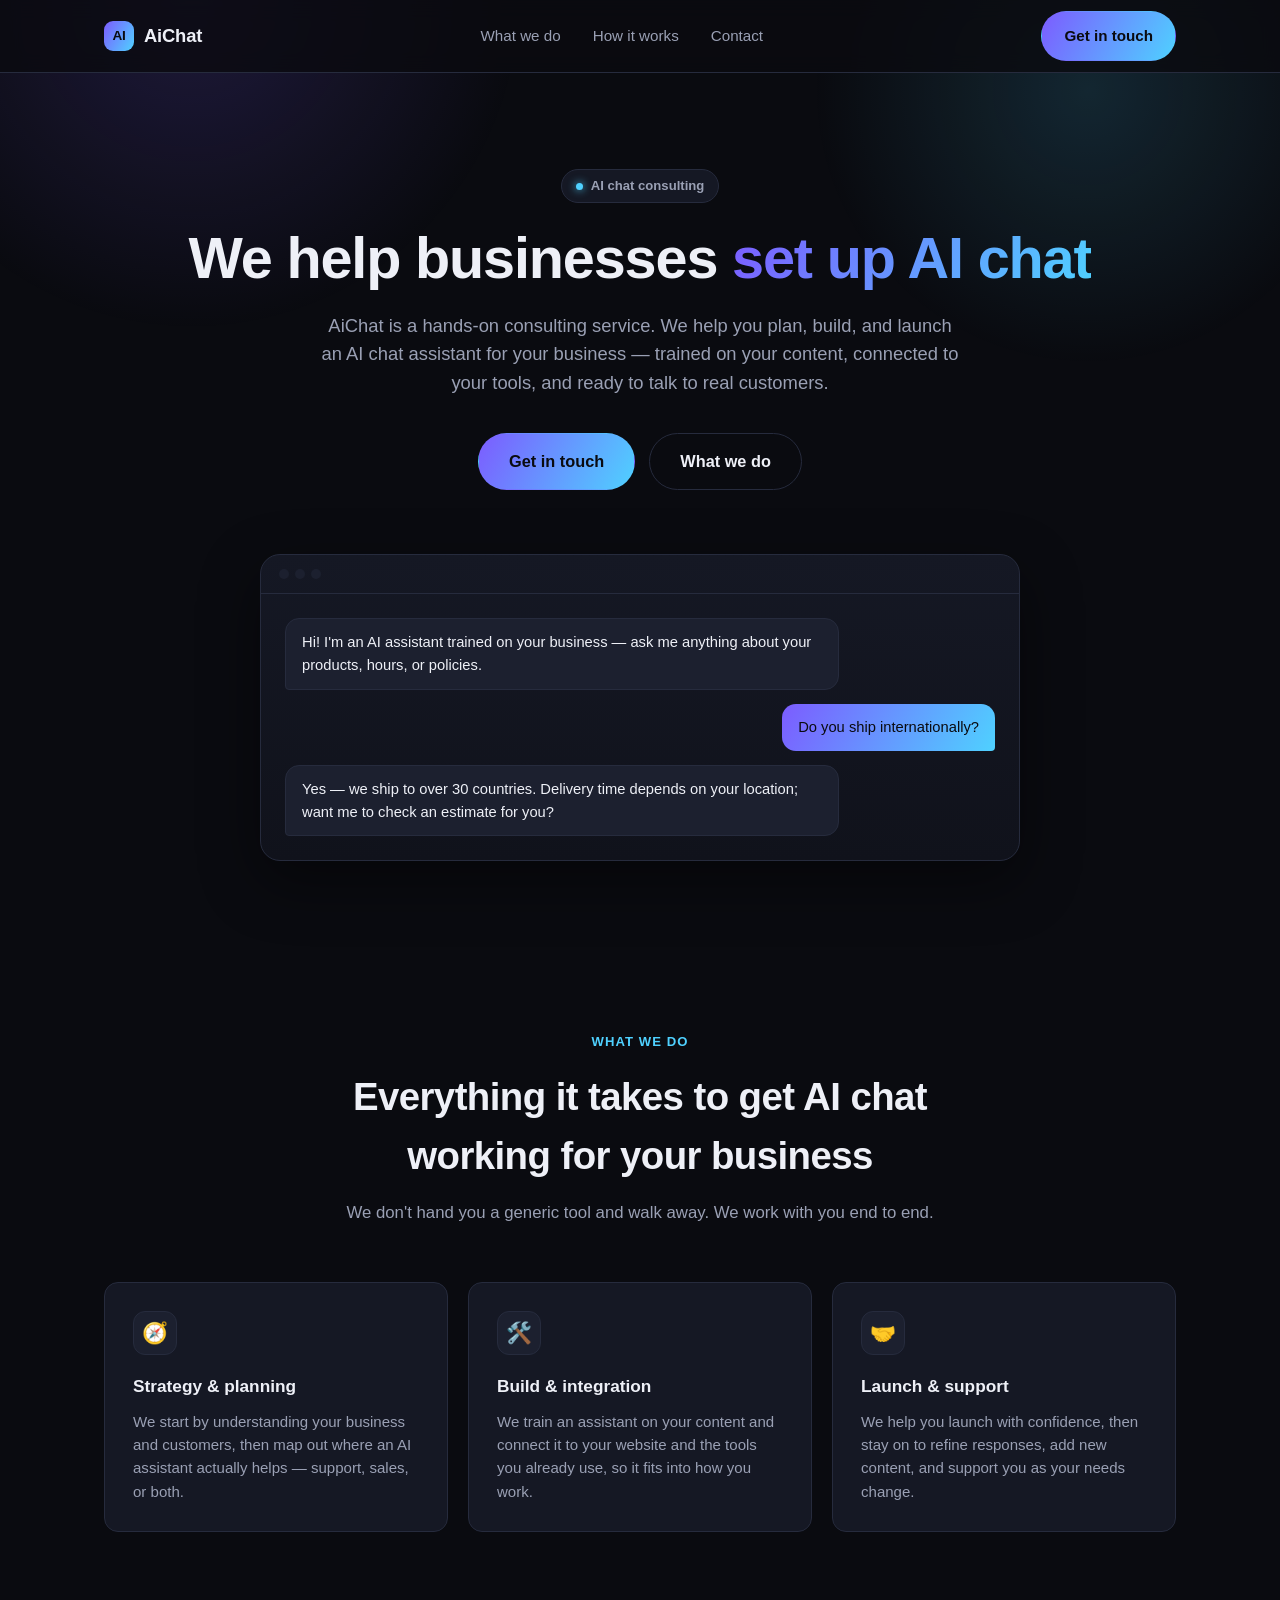
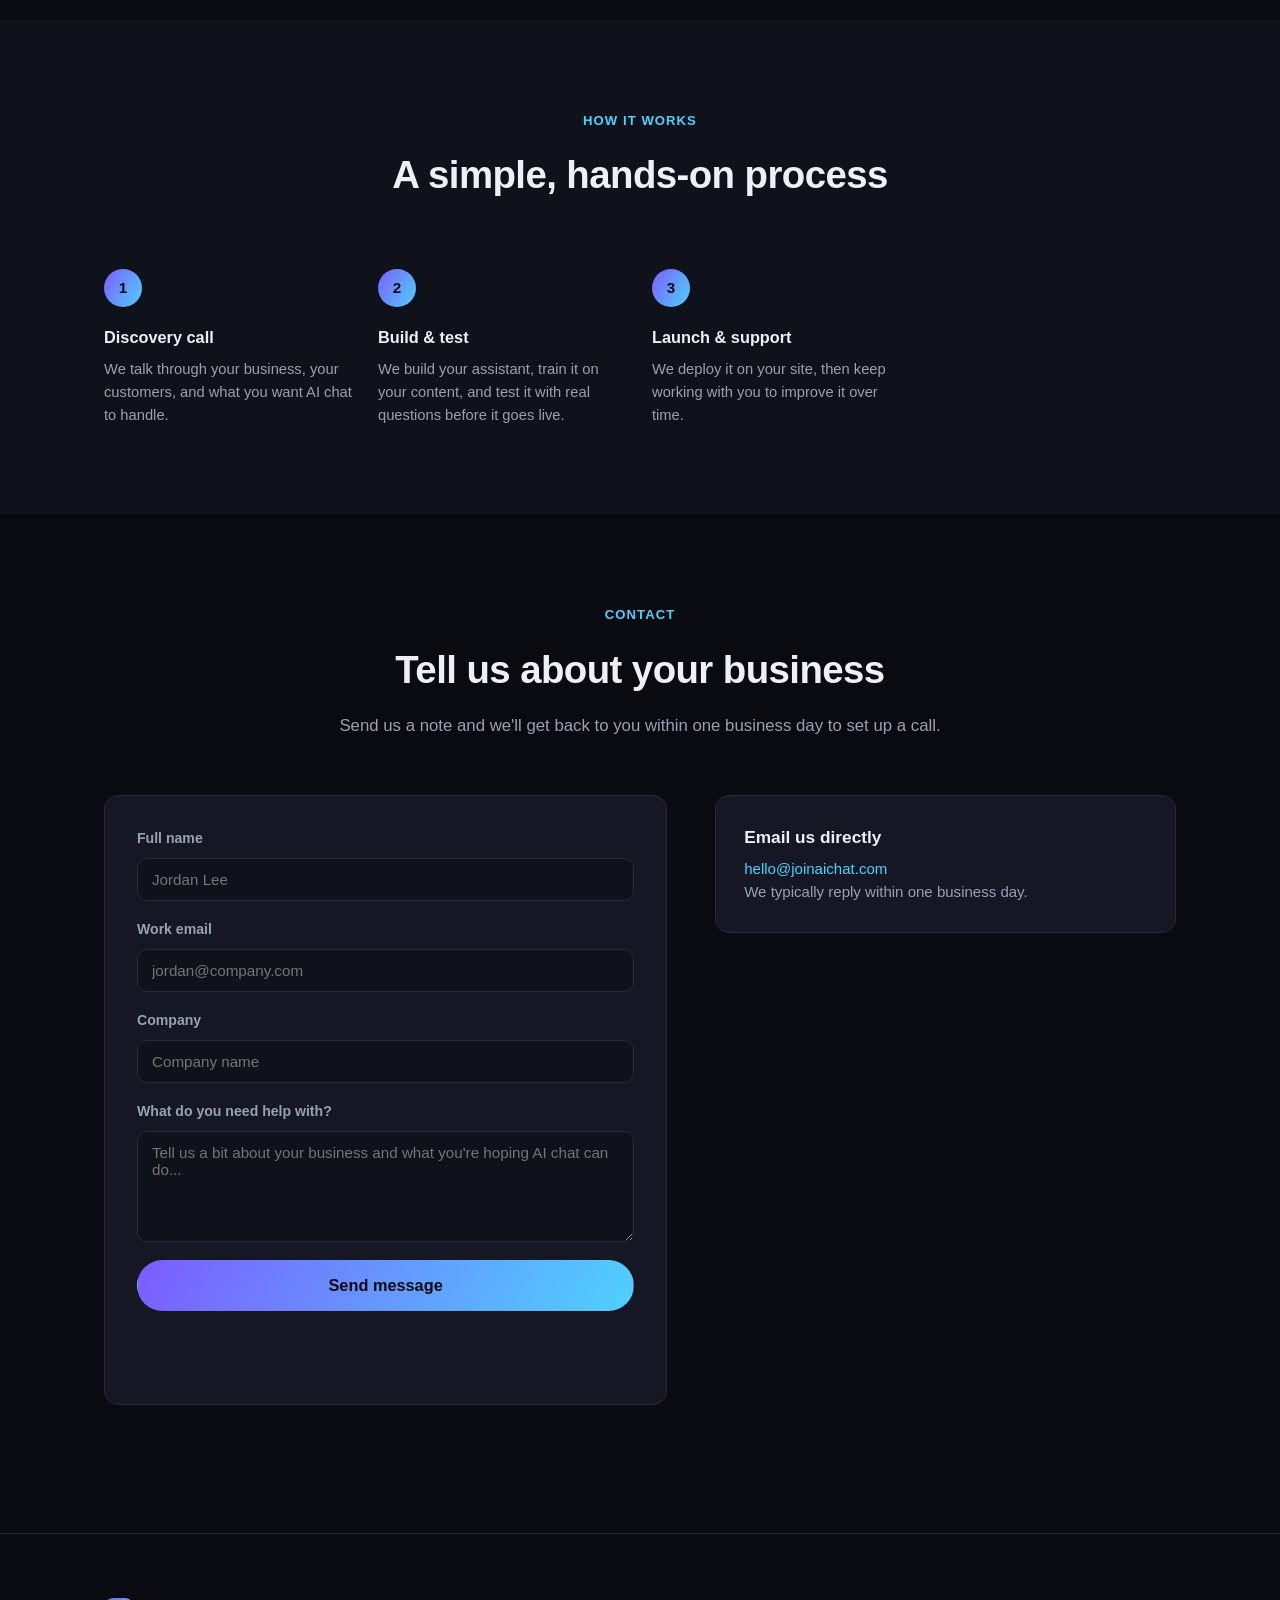
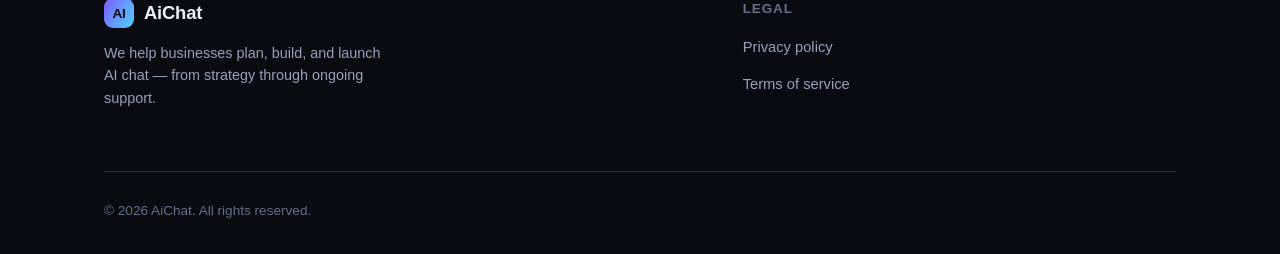
==== index.html @ 84f6c7f7 "Add initial static site: AI chat consulting landing page Single-page site pitching AiChat's consulti" ====
<!doctype html>
<html lang="en">
<head>
<meta charset="UTF-8" />
<meta name="viewport" content="width=device-width, initial-scale=1.0" />
<title>AiChat — We help businesses set up AI chat</title>
<meta name="description" content="AiChat is a consulting service that helps businesses plan, build, and launch an AI chat assistant — from strategy through implementation and support." />
<link rel="icon" href="data:image/svg+xml,<svg xmlns=%22http://www.w3.org/2000/svg%22 viewBox=%220 0 100 100%22><rect width=%22100%22 height=%22100%22 rx=%2224%22 fill=%22%237c5cff%22/></svg>" />
<link rel="stylesheet" href="css/style.css" />
</head>
<body>

<header class="site-header">
  <div class="wrap">
    <a href="index.html" class="logo">
      <span class="logo-mark">AI</span>
      AiChat
    </a>
    <nav class="main-nav">
      <a href="#what-we-do">What we do</a>
      <a href="#how-it-works">How it works</a>
      <a href="#contact">Contact</a>
    </nav>
    <div class="nav-actions">
      <a href="#contact" class="btn btn-primary">Get in touch</a>
    </div>
    <button class="nav-toggle" aria-label="Toggle menu" aria-expanded="false">☰</button>
  </div>
  <div class="mobile-nav">
    <a href="#what-we-do">What we do</a>
    <a href="#how-it-works">How it works</a>
    <a href="#contact">Contact</a>
    <a href="#contact" class="btn btn-primary btn-block">Get in touch</a>
  </div>
</header>

<main>

  <section class="hero">
    <div class="wrap">
      <span class="eyebrow"><span class="dot"></span> AI chat consulting</span>
      <h1>We help businesses <span class="grad">set up AI chat</span></h1>
      <p class="lede">AiChat is a hands-on consulting service. We help you plan, build, and launch an AI chat assistant for your business — trained on your content, connected to your tools, and ready to talk to real customers.</p>
      <div class="hero-actions">
        <a href="#contact" class="btn btn-primary btn-lg">Get in touch</a>
        <a href="#what-we-do" class="btn btn-ghost btn-lg">What we do</a>
      </div>

      <div class="hero-visual">
        <div class="chat-toolbar"><span></span><span></span><span></span></div>
        <div class="chat-body">
          <div class="bubble bot">Hi! I'm an AI assistant trained on your business — ask me anything about your products, hours, or policies.</div>
          <div class="bubble user">Do you ship internationally?</div>
          <div class="bubble bot">Yes — we ship to over 30 countries. Delivery time depends on your location; want me to check an estimate for you?</div>
        </div>
      </div>
    </div>
  </section>

  <section id="what-we-do">
    <div class="wrap">
      <div class="section-head">
        <span class="tag">What we do</span>
        <h2>Everything it takes to get AI chat working for your business</h2>
        <p>We don't hand you a generic tool and walk away. We work with you end to end.</p>
      </div>
      <div class="grid">
        <div class="card">
          <div class="card-icon">🧭</div>
          <h3>Strategy &amp; planning</h3>
          <p>We start by understanding your business and customers, then map out where an AI assistant actually helps — support, sales, or both.</p>
        </div>
        <div class="card">
          <div class="card-icon">🛠️</div>
          <h3>Build &amp; integration</h3>
          <p>We train an assistant on your content and connect it to your website and the tools you already use, so it fits into how you work.</p>
        </div>
        <div class="card">
          <div class="card-icon">🤝</div>
          <h3>Launch &amp; support</h3>
          <p>We help you launch with confidence, then stay on to refine responses, add new content, and support you as your needs change.</p>
        </div>
      </div>
    </div>
  </section>

  <section id="how-it-works" style="background: var(--bg-alt);">
    <div class="wrap">
      <div class="section-head">
        <span class="tag">How it works</span>
        <h2>A simple, hands-on process</h2>
      </div>
      <div class="steps">
        <div class="step">
          <div class="step-num">1</div>
          <h3>Discovery call</h3>
          <p>We talk through your business, your customers, and what you want AI chat to handle.</p>
        </div>
        <div class="step">
          <div class="step-num">2</div>
          <h3>Build &amp; test</h3>
          <p>We build your assistant, train it on your content, and test it with real questions before it goes live.</p>
        </div>
        <div class="step">
          <div class="step-num">3</div>
          <h3>Launch &amp; support</h3>
          <p>We deploy it on your site, then keep working with you to improve it over time.</p>
        </div>
      </div>
    </div>
  </section>

  <section id="contact">
    <div class="wrap">
      <div class="section-head">
        <span class="tag">Contact</span>
        <h2>Tell us about your business</h2>
        <p>Send us a note and we'll get back to you within one business day to set up a call.</p>
      </div>
      <div class="contact-grid">

        <form class="contact-form" id="contact-form">
          <div class="field">
            <label for="name">Full name</label>
            <input type="text" id="name" name="name" required placeholder="Jordan Lee" />
          </div>
          <div class="field">
            <label for="email">Work email</label>
            <input type="email" id="email" name="email" required placeholder="jordan@company.com" />
          </div>
          <div class="field">
            <label for="company">Company</label>
            <input type="text" id="company" name="company" placeholder="Company name" />
          </div>
          <div class="field">
            <label for="message">What do you need help with?</label>
            <textarea id="message" name="message" rows="5" required placeholder="Tell us a bit about your business and what you're hoping AI chat can do..."></textarea>
          </div>
          <button type="submit" class="btn btn-primary btn-block btn-lg">Send message</button>
          <p class="form-status hero-note" style="text-align:center; min-height: 1.2em;"></p>
        </form>

        <div class="contact-info">
          <div class="card">
            <h3>Email us directly</h3>
            <p><a href="mailto:hello@joinaichat.com">hello@joinaichat.com</a><br>We typically reply within one business day.</p>
          </div>
        </div>

      </div>
    </div>
  </section>

</main>

<footer class="site-footer">
  <div class="wrap">
    <div class="footer-grid" style="grid-template-columns: 1.4fr 1fr;">
      <div class="footer-brand">
        <a href="index.html" class="logo"><span class="logo-mark">AI</span>AiChat</a>
        <p>We help businesses plan, build, and launch AI chat — from strategy through ongoing support.</p>
      </div>
      <div class="footer-col">
        <h4>Legal</h4>
        <ul>
          <li><a href="privacy.html">Privacy policy</a></li>
          <li><a href="terms.html">Terms of service</a></li>
        </ul>
      </div>
    </div>
    <div class="footer-bottom">
      <span>© <span id="year">2026</span> AiChat. All rights reserved.</span>
    </div>
  </div>
</footer>

<script src="js/main.js"></script>
</body>
</html>
---- css/style.css ----
/* AiChat — joinaichat.com */

:root {
  --bg: #0a0b10;
  --bg-alt: #10121b;
  --surface: #151824;
  --surface-2: #1c202f;
  --border: #262b3d;
  --text: #eef0f7;
  --text-dim: #9aa0b4;
  --text-faint: #676d84;
  --accent-1: #7c5cff;
  --accent-2: #4fd1ff;
  --accent-3: #ff5ca8;
  --gradient: linear-gradient(120deg, var(--accent-1), var(--accent-2));
  --radius: 14px;
  --max-width: 1120px;
  --shadow: 0 20px 60px rgba(0, 0, 0, 0.45);
}

* {
  box-sizing: border-box;
}

html {
  scroll-behavior: smooth;
}

body {
  margin: 0;
  background: var(--bg);
  color: var(--text);
  font-family: -apple-system, BlinkMacSystemFont, "Segoe UI", Inter, Roboto, Helvetica, Arial, sans-serif;
  line-height: 1.55;
  -webkit-font-smoothing: antialiased;
}

body::before {
  content: "";
  position: fixed;
  inset: 0;
  z-index: -1;
  background:
    radial-gradient(600px circle at 15% 0%, rgba(124, 92, 255, 0.18), transparent 55%),
    radial-gradient(500px circle at 85% 10%, rgba(79, 209, 255, 0.14), transparent 55%);
  pointer-events: none;
}

img {
  max-width: 100%;
  display: block;
}

a {
  color: inherit;
  text-decoration: none;
}

.wrap {
  max-width: var(--max-width);
  margin: 0 auto;
  padding: 0 24px;
}

/* ---------- Header ---------- */

.site-header {
  position: sticky;
  top: 0;
  z-index: 50;
  background: rgba(10, 11, 16, 0.8);
  backdrop-filter: blur(10px);
  border-bottom: 1px solid var(--border);
}

.site-header .wrap {
  display: flex;
  align-items: center;
  justify-content: space-between;
  height: 72px;
}

.logo {
  display: flex;
  align-items: center;
  gap: 10px;
  font-weight: 700;
  font-size: 1.15rem;
  letter-spacing: -0.01em;
}

.logo-mark {
  width: 30px;
  height: 30px;
  border-radius: 9px;
  background: var(--gradient);
  display: inline-flex;
  align-items: center;
  justify-content: center;
  font-size: 0.85rem;
  color: #0a0b10;
  font-weight: 800;
}

.main-nav {
  display: flex;
  align-items: center;
  gap: 32px;
}

.main-nav a {
  color: var(--text-dim);
  font-size: 0.95rem;
  font-weight: 500;
  transition: color 0.15s ease;
}

.main-nav a:hover,
.main-nav a[aria-current="page"] {
  color: var(--text);
}

.nav-actions {
  display: flex;
  align-items: center;
  gap: 14px;
}

.nav-toggle {
  display: none;
  background: none;
  border: 1px solid var(--border);
  border-radius: 8px;
  width: 40px;
  height: 40px;
  color: var(--text);
  font-size: 1.1rem;
  cursor: pointer;
}

/* ---------- Buttons ---------- */

.btn {
  display: inline-flex;
  align-items: center;
  justify-content: center;
  gap: 8px;
  padding: 12px 22px;
  border-radius: 999px;
  font-weight: 600;
  font-size: 0.95rem;
  border: 1px solid transparent;
  cursor: pointer;
  transition: transform 0.15s ease, box-shadow 0.15s ease, background 0.15s ease, border-color 0.15s ease;
  white-space: nowrap;
}

.btn-primary {
  background: var(--gradient);
  color: #0a0b10;
}

.btn-primary:hover {
  transform: translateY(-1px);
  box-shadow: 0 10px 30px rgba(124, 92, 255, 0.35);
}

.btn-ghost {
  background: transparent;
  color: var(--text);
  border-color: var(--border);
}

.btn-ghost:hover {
  border-color: var(--accent-2);
  color: var(--accent-2);
}

.btn-block {
  width: 100%;
}

.btn-lg {
  padding: 15px 30px;
  font-size: 1.02rem;
}

/* ---------- Hero ---------- */

.hero {
  padding: 96px 0 80px;
  text-align: center;
}

.eyebrow {
  display: inline-flex;
  align-items: center;
  gap: 8px;
  padding: 6px 14px;
  border-radius: 999px;
  border: 1px solid var(--border);
  background: var(--surface);
  color: var(--text-dim);
  font-size: 0.82rem;
  font-weight: 600;
  margin-bottom: 24px;
}

.eyebrow .dot {
  width: 7px;
  height: 7px;
  border-radius: 50%;
  background: var(--accent-2);
  box-shadow: 0 0 8px var(--accent-2);
}

h1 {
  font-size: clamp(2.3rem, 5vw, 3.6rem);
  line-height: 1.08;
  letter-spacing: -0.02em;
  margin: 0 0 22px;
  font-weight: 700;
}

h1 .grad {
  background: var(--gradient);
  -webkit-background-clip: text;
  background-clip: text;
  color: transparent;
}

.lede {
  max-width: 640px;
  margin: 0 auto 36px;
  font-size: 1.15rem;
  color: var(--text-dim);
}

.hero-actions {
  display: flex;
  align-items: center;
  justify-content: center;
  gap: 14px;
  flex-wrap: wrap;
  margin-bottom: 20px;
}

.hero-note {
  color: var(--text-faint);
  font-size: 0.85rem;
}

/* Hero visual mock */

.hero-visual {
  margin: 64px auto 0;
  max-width: 760px;
  border-radius: 20px;
  border: 1px solid var(--border);
  background: linear-gradient(180deg, var(--surface), var(--bg-alt));
  box-shadow: var(--shadow);
  overflow: hidden;
  text-align: left;
}

.hero-visual .chat-toolbar {
  display: flex;
  gap: 6px;
  padding: 14px 18px;
  border-bottom: 1px solid var(--border);
}

.hero-visual .chat-toolbar span {
  width: 10px;
  height: 10px;
  border-radius: 50%;
  background: var(--surface-2);
}

.hero-visual .chat-body {
  padding: 24px;
  display: flex;
  flex-direction: column;
  gap: 14px;
}

.bubble {
  max-width: 78%;
  padding: 12px 16px;
  border-radius: 14px;
  font-size: 0.92rem;
}

.bubble.bot {
  background: var(--surface-2);
  border: 1px solid var(--border);
  align-self: flex-start;
  border-bottom-left-radius: 4px;
}

.bubble.user {
  background: var(--gradient);
  color: #0a0b10;
  align-self: flex-end;
  border-bottom-right-radius: 4px;
  font-weight: 500;
}

/* ---------- Sections ---------- */

section {
  padding: 88px 0;
}

.section-head {
  max-width: 620px;
  margin: 0 auto 56px;
  text-align: center;
}

.section-head h2 {
  font-size: clamp(1.8rem, 3.5vw, 2.4rem);
  letter-spacing: -0.015em;
  margin: 0 0 14px;
}

.section-head p {
  color: var(--text-dim);
  font-size: 1.05rem;
  margin: 0;
}

.tag {
  display: inline-block;
  color: var(--accent-2);
  font-weight: 700;
  font-size: 0.82rem;
  text-transform: uppercase;
  letter-spacing: 0.08em;
  margin-bottom: 14px;
}

/* ---------- Feature grid ---------- */

.grid {
  display: grid;
  grid-template-columns: repeat(3, 1fr);
  gap: 20px;
}

.card {
  background: var(--surface);
  border: 1px solid var(--border);
  border-radius: var(--radius);
  padding: 28px;
  transition: border-color 0.15s ease, transform 0.15s ease;
}

.card:hover {
  border-color: #38405c;
  transform: translateY(-2px);
}

.card-icon {
  width: 44px;
  height: 44px;
  border-radius: 12px;
  display: flex;
  align-items: center;
  justify-content: center;
  font-size: 1.3rem;
  background: var(--surface-2);
  border: 1px solid var(--border);
  margin-bottom: 18px;
}

.card h3 {
  font-size: 1.08rem;
  margin: 0 0 10px;
}

.card p {
  color: var(--text-dim);
  font-size: 0.94rem;
  margin: 0;
}

/* ---------- Steps ---------- */

.steps {
  display: grid;
  grid-template-columns: repeat(4, 1fr);
  gap: 24px;
}

.step {
  position: relative;
  padding-top: 8px;
}

.step-num {
  display: inline-flex;
  align-items: center;
  justify-content: center;
  width: 38px;
  height: 38px;
  border-radius: 50%;
  background: var(--gradient);
  color: #0a0b10;
  font-weight: 800;
  margin-bottom: 18px;
  font-size: 0.95rem;
}

.step h3 {
  font-size: 1.02rem;
  margin: 0 0 8px;
}

.step p {
  color: var(--text-dim);
  font-size: 0.92rem;
  margin: 0;
}

/* ---------- Contact ---------- */

.contact-grid {
  display: grid;
  grid-template-columns: 1.1fr 0.9fr;
  gap: 48px;
  align-items: start;
}

.contact-form {
  background: var(--surface);
  border: 1px solid var(--border);
  border-radius: var(--radius);
  padding: 32px;
  display: flex;
  flex-direction: column;
  gap: 18px;
}

.field {
  display: flex;
  flex-direction: column;
  gap: 8px;
}

.field label {
  font-size: 0.88rem;
  font-weight: 600;
  color: var(--text-dim);
}

.field input,
.field textarea,
.field select {
  background: var(--bg-alt);
  border: 1px solid var(--border);
  border-radius: 10px;
  padding: 12px 14px;
  color: var(--text);
  font-size: 0.95rem;
  font-family: inherit;
  resize: vertical;
}

.field input:focus,
.field textarea:focus,
.field select:focus {
  outline: none;
  border-color: var(--accent-2);
}

.contact-info {
  display: flex;
  flex-direction: column;
  gap: 24px;
}

.contact-info .card h3 {
  margin: 0 0 6px;
}

.contact-info .card p {
  margin: 0;
}

.contact-info a {
  color: var(--accent-2);
}

/* ---------- Footer ---------- */

.site-footer {
  border-top: 1px solid var(--border);
  padding: 64px 0 32px;
  margin-top: 40px;
}

.footer-grid {
  display: grid;
  grid-template-columns: 1.4fr repeat(3, 1fr);
  gap: 32px;
  margin-bottom: 48px;
}

.footer-brand p {
  color: var(--text-dim);
  font-size: 0.9rem;
  max-width: 280px;
  margin-top: 14px;
}

.footer-col h4 {
  font-size: 0.85rem;
  text-transform: uppercase;
  letter-spacing: 0.06em;
  color: var(--text-faint);
  margin: 0 0 16px;
}

.footer-col ul {
  list-style: none;
  margin: 0;
  padding: 0;
  display: flex;
  flex-direction: column;
  gap: 12px;
}

.footer-col a {
  color: var(--text-dim);
  font-size: 0.92rem;
  transition: color 0.15s ease;
}

.footer-col a:hover {
  color: var(--text);
}

.footer-bottom {
  display: flex;
  align-items: center;
  justify-content: space-between;
  padding-top: 28px;
  border-top: 1px solid var(--border);
  color: var(--text-faint);
  font-size: 0.85rem;
  flex-wrap: wrap;
  gap: 12px;
}

.footer-socials {
  display: flex;
  gap: 16px;
}

/* ---------- 404 ---------- */

.error-page {
  padding: 140px 0;
  text-align: center;
}

.error-page .code {
  font-size: 6rem;
  font-weight: 800;
  background: var(--gradient);
  -webkit-background-clip: text;
  background-clip: text;
  color: transparent;
  line-height: 1;
  margin-bottom: 16px;
}

/* ---------- Responsive ---------- */

@media (max-width: 900px) {
  .main-nav,
  .nav-actions .btn-ghost {
    display: none;
  }

  .nav-toggle {
    display: inline-flex;
    align-items: center;
    justify-content: center;
  }

  .grid,
  .steps,
  .footer-grid {
    grid-template-columns: repeat(2, 1fr);
  }

  .contact-grid {
    grid-template-columns: 1fr;
  }
}

@media (max-width: 560px) {
  .grid,
  .steps,
  .footer-grid {
    grid-template-columns: 1fr;
  }

  .hero {
    padding: 64px 0 56px;
  }

  section {
    padding: 64px 0;
  }
}

/* ---------- Mobile nav drawer ---------- */

.mobile-nav {
  display: none;
  position: fixed;
  top: 72px;
  left: 0;
  right: 0;
  height: calc(100vh - 72px);
  background: var(--bg);
  z-index: 40;
  padding: 24px;
  border-top: 1px solid var(--border);
  overflow-y: auto;
}

.mobile-nav.open {
  display: flex;
  flex-direction: column;
  gap: 22px;
}

.mobile-nav a {
  font-size: 1.1rem;
  font-weight: 600;
  color: var(--text);
}

.mobile-nav .btn {
  margin-top: 12px;
}
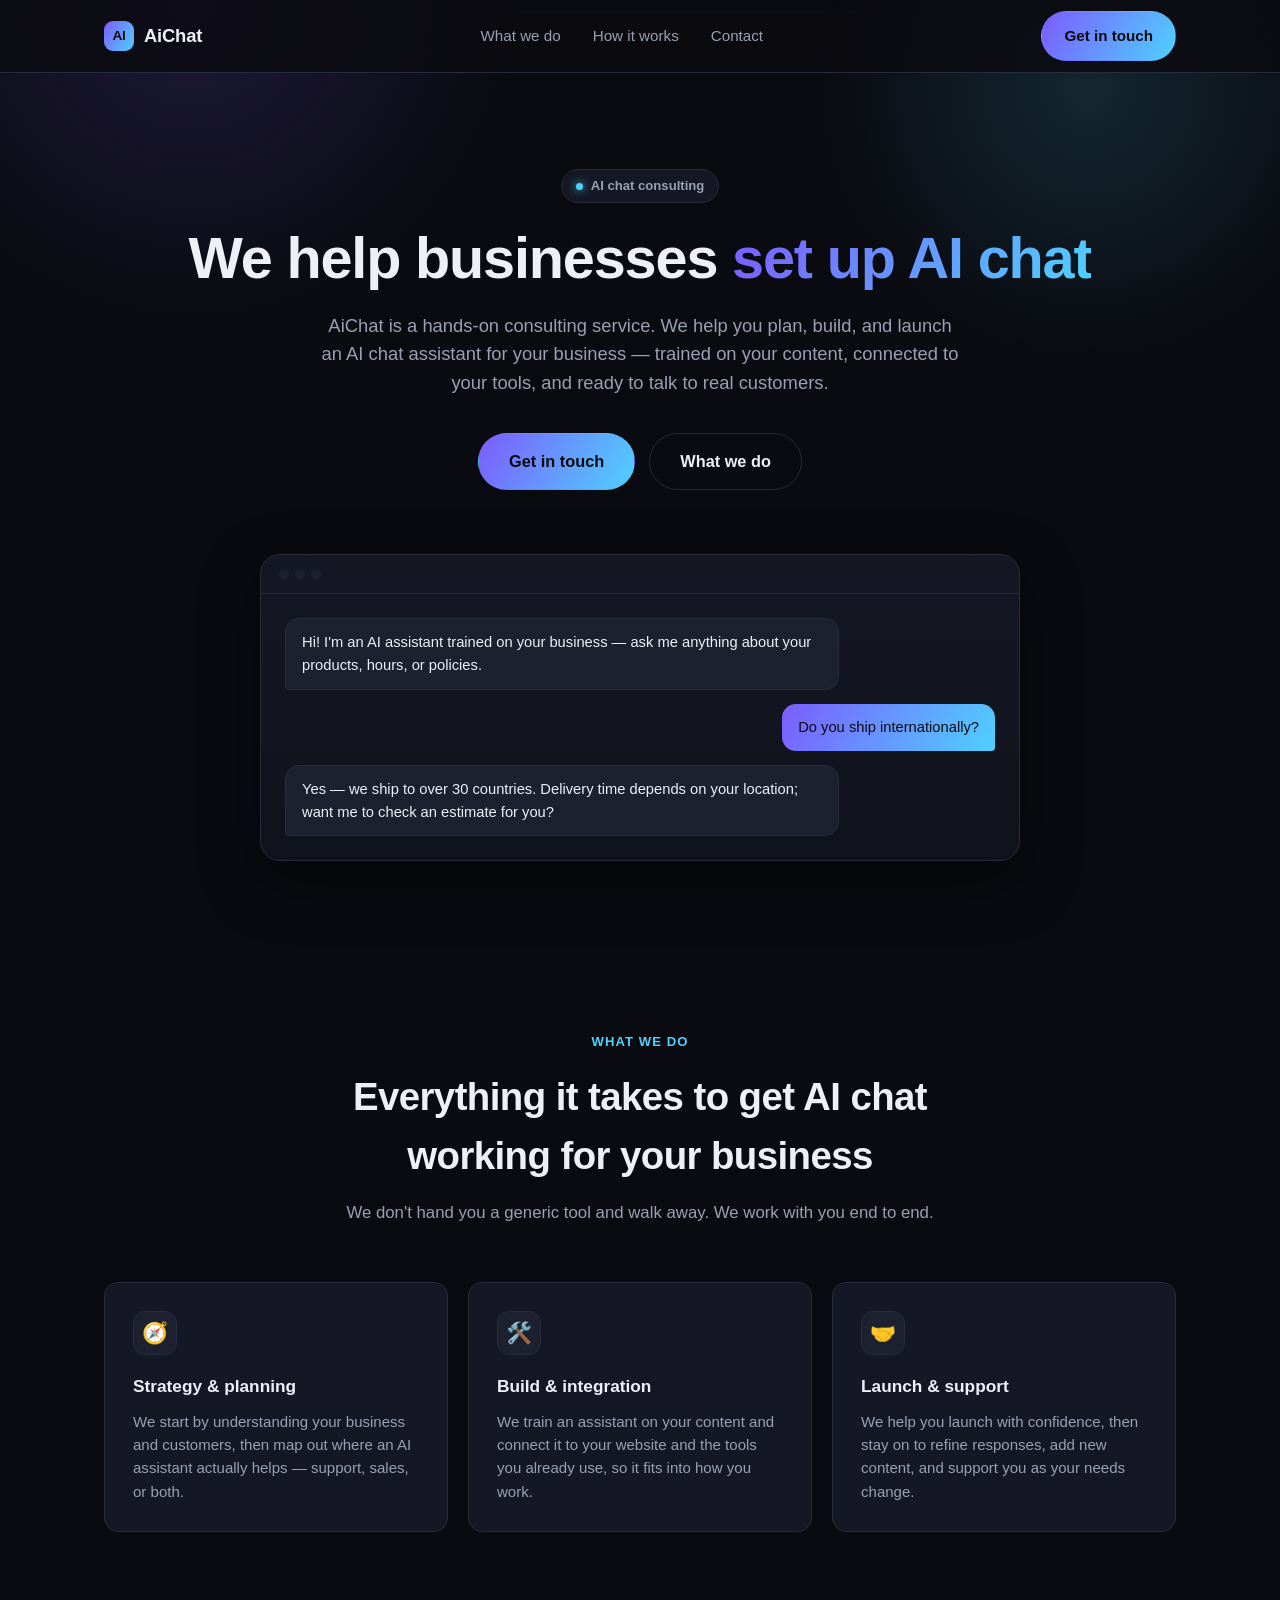
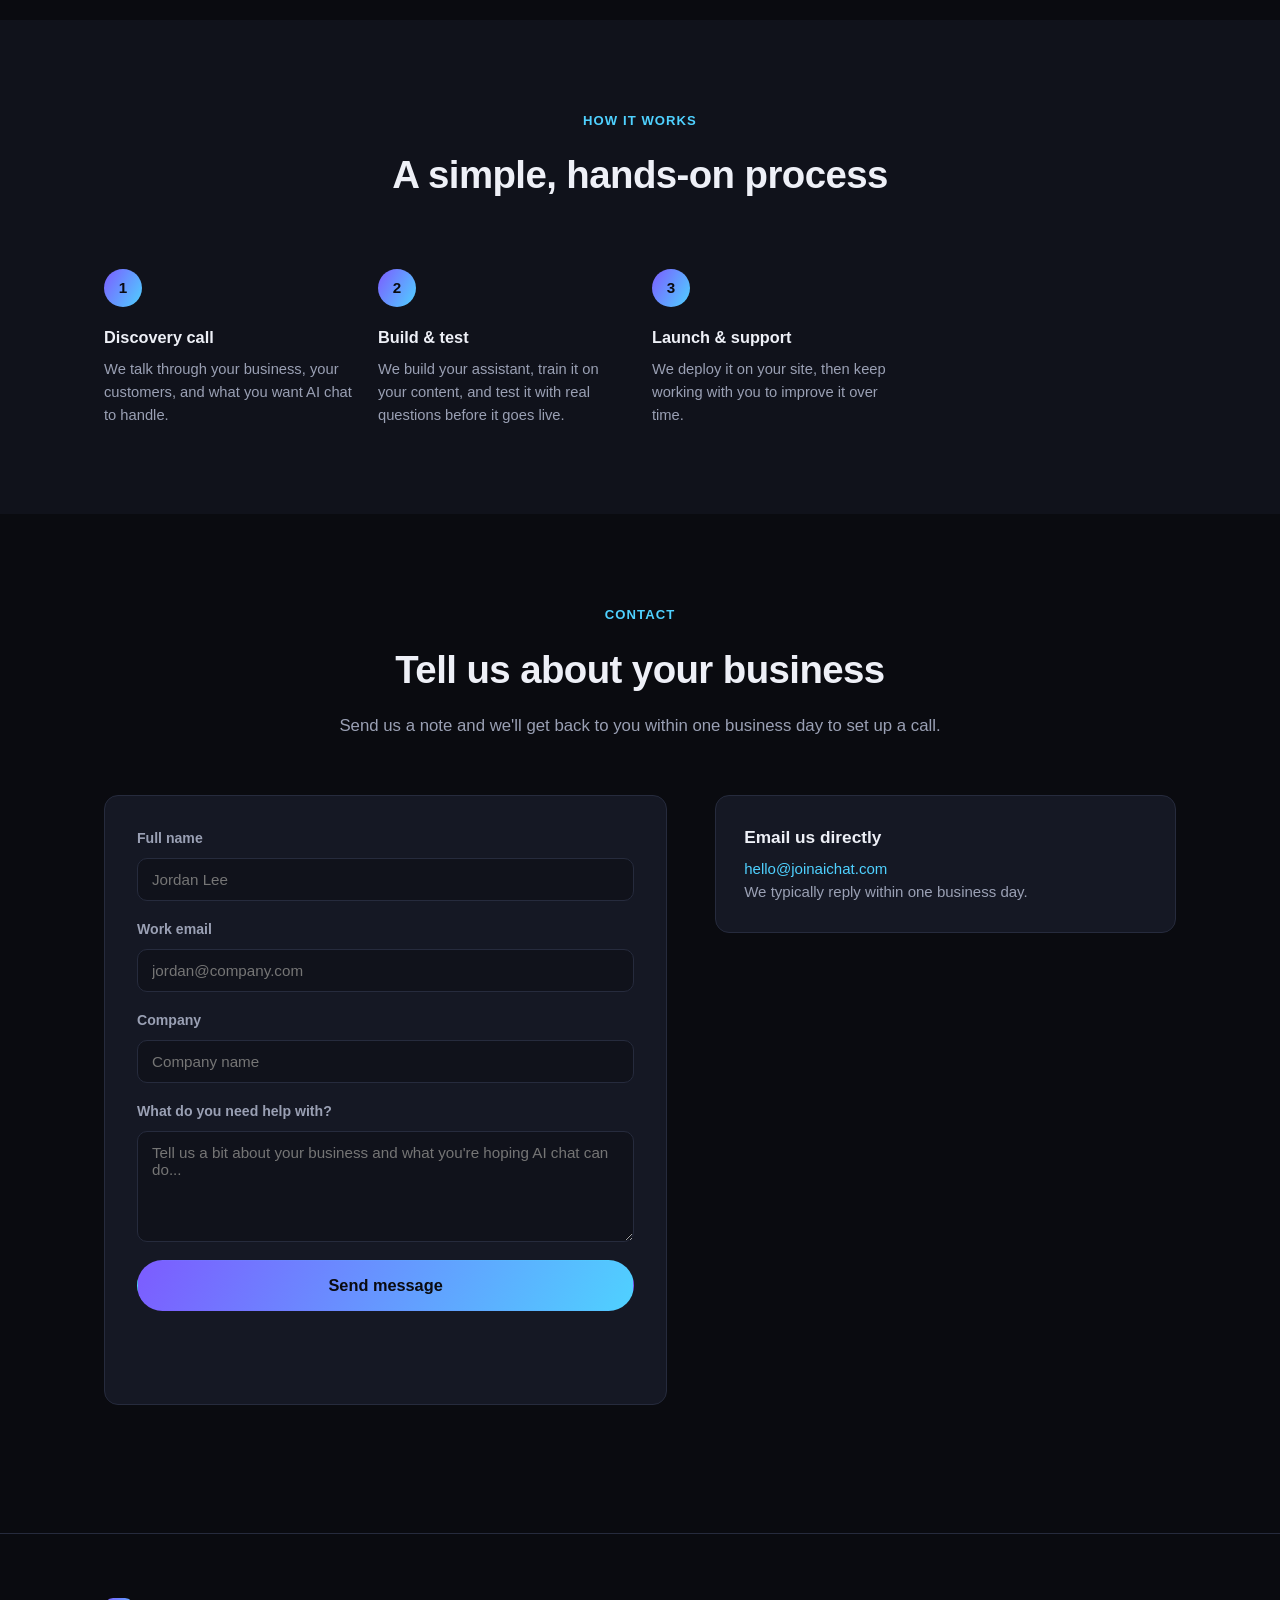
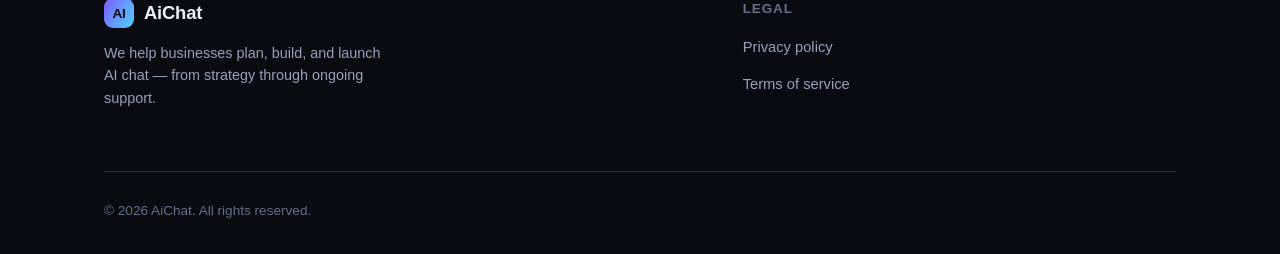
==== commit 677230b2: "Add SEO metadata, canonical URLs, robots.txt and sitemap.xml Adds Open Graph/Twitter card tags, JSON" ====
--- a/index.html
+++ b/index.html
@@ -5,6 +5,30 @@
 <meta name="viewport" content="width=device-width, initial-scale=1.0" />
 <title>AiChat — We help businesses set up AI chat</title>
 <meta name="description" content="AiChat is a consulting service that helps businesses plan, build, and launch an AI chat assistant — from strategy through implementation and support." />
+<link rel="canonical" href="https://joinaichat.com/" />
+<meta name="theme-color" content="#0a0b10" />
+
+<meta property="og:type" content="website" />
+<meta property="og:site_name" content="AiChat" />
+<meta property="og:title" content="AiChat — We help businesses set up AI chat" />
+<meta property="og:description" content="A hands-on consulting service that helps businesses plan, build, and launch an AI chat assistant — from strategy through implementation and support." />
+<meta property="og:url" content="https://joinaichat.com/" />
+<meta name="twitter:card" content="summary" />
+<meta name="twitter:title" content="AiChat — We help businesses set up AI chat" />
+<meta name="twitter:description" content="A hands-on consulting service that helps businesses plan, build, and launch an AI chat assistant." />
+
+<script type="application/ld+json">
+{
+  "@context": "https://schema.org",
+  "@type": "ProfessionalService",
+  "name": "AiChat",
+  "url": "https://joinaichat.com/",
+  "description": "AiChat is a consulting service that helps businesses plan, build, and launch an AI chat assistant — from strategy through implementation and support.",
+  "email": "hello@joinaichat.com",
+  "areaServed": "US"
+}
+</script>
+
 <link rel="icon" href="data:image/svg+xml,<svg xmlns=%22http://www.w3.org/2000/svg%22 viewBox=%220 0 100 100%22><rect width=%22100%22 height=%22100%22 rx=%2224%22 fill=%22%237c5cff%22/></svg>" />
 <link rel="stylesheet" href="css/style.css" />
 </head>
@@ -119,7 +143,10 @@
       </div>
       <div class="contact-grid">
 
-        <form class="contact-form" id="contact-form">
+        <form class="contact-form" id="contact-form" action="https://formsubmit.co/hello@joinaichat.com" method="POST">
+          <input type="hidden" name="_subject" value="New inquiry from joinaichat.com" />
+          <input type="hidden" name="_template" value="table" />
+          <input type="hidden" name="_honey" style="display:none" tabindex="-1" autocomplete="off" />
           <div class="field">
             <label for="name">Full name</label>
             <input type="text" id="name" name="name" required placeholder="Jordan Lee" />
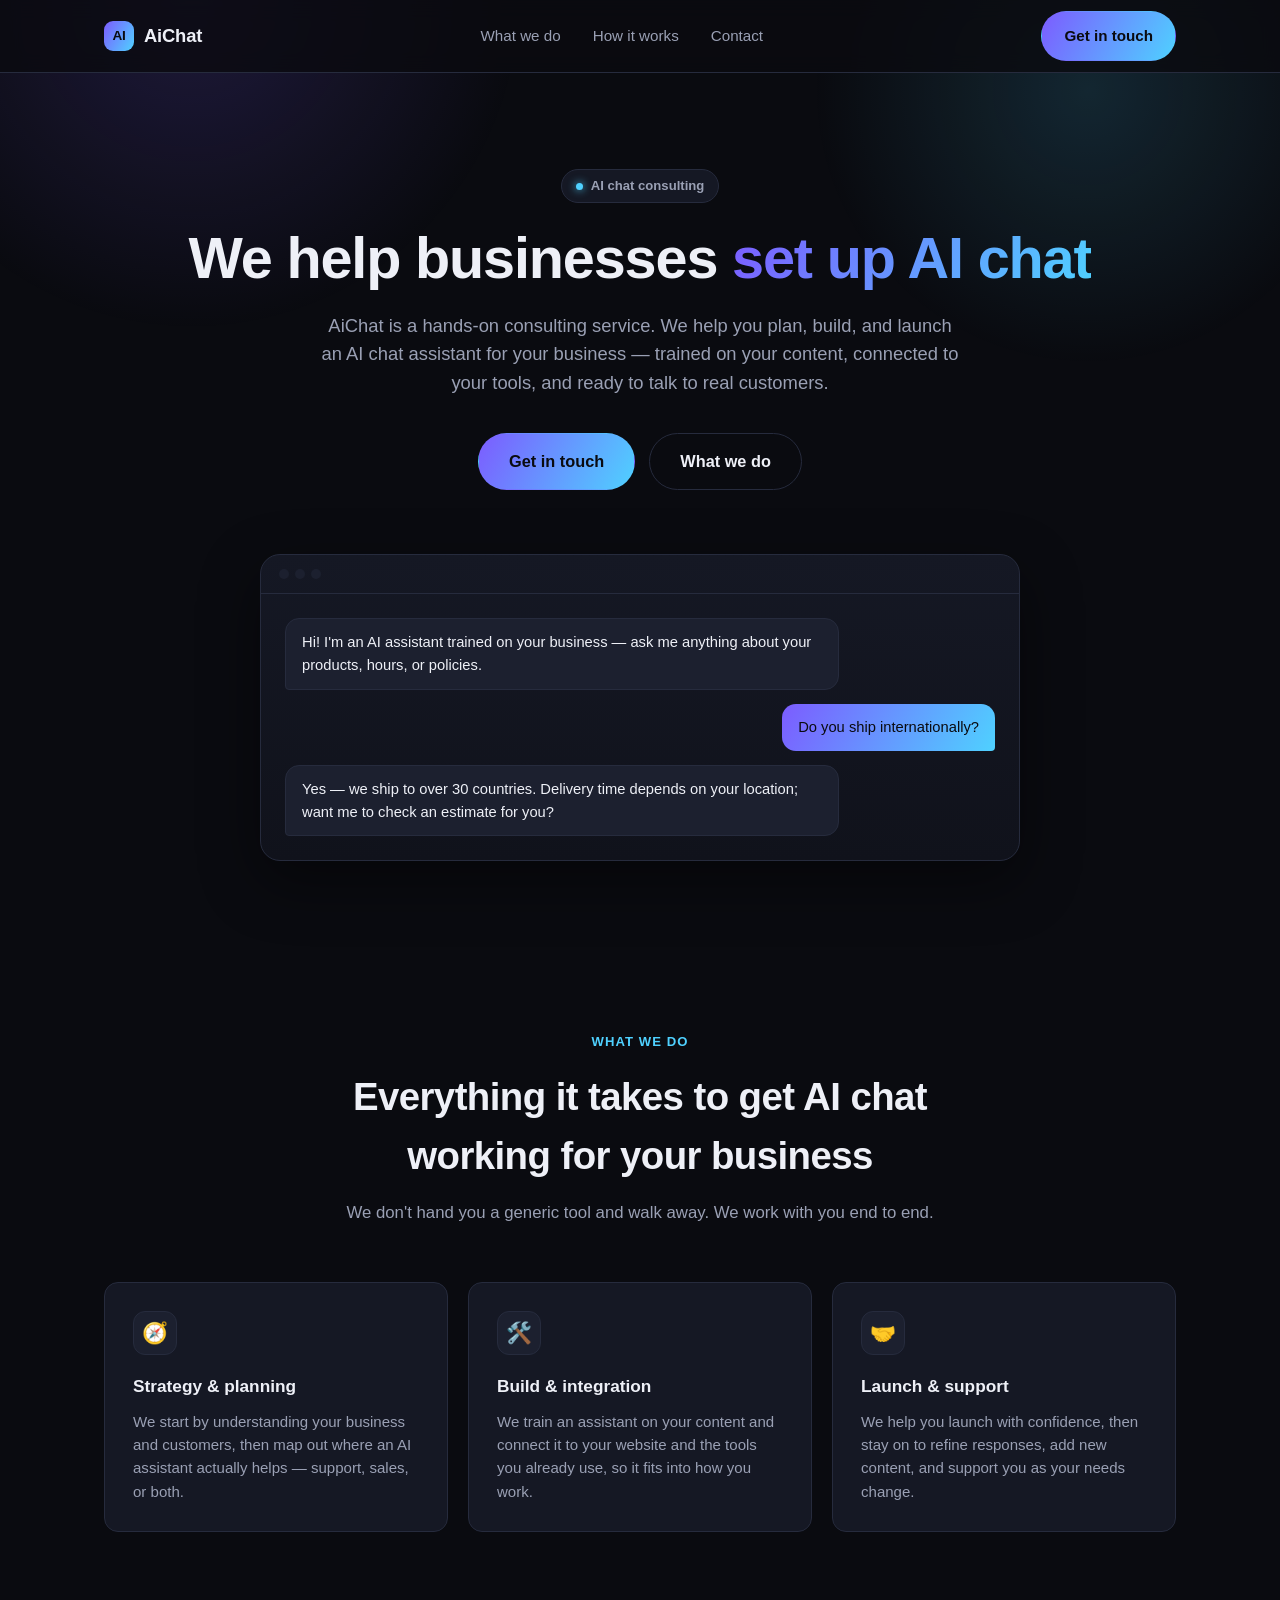
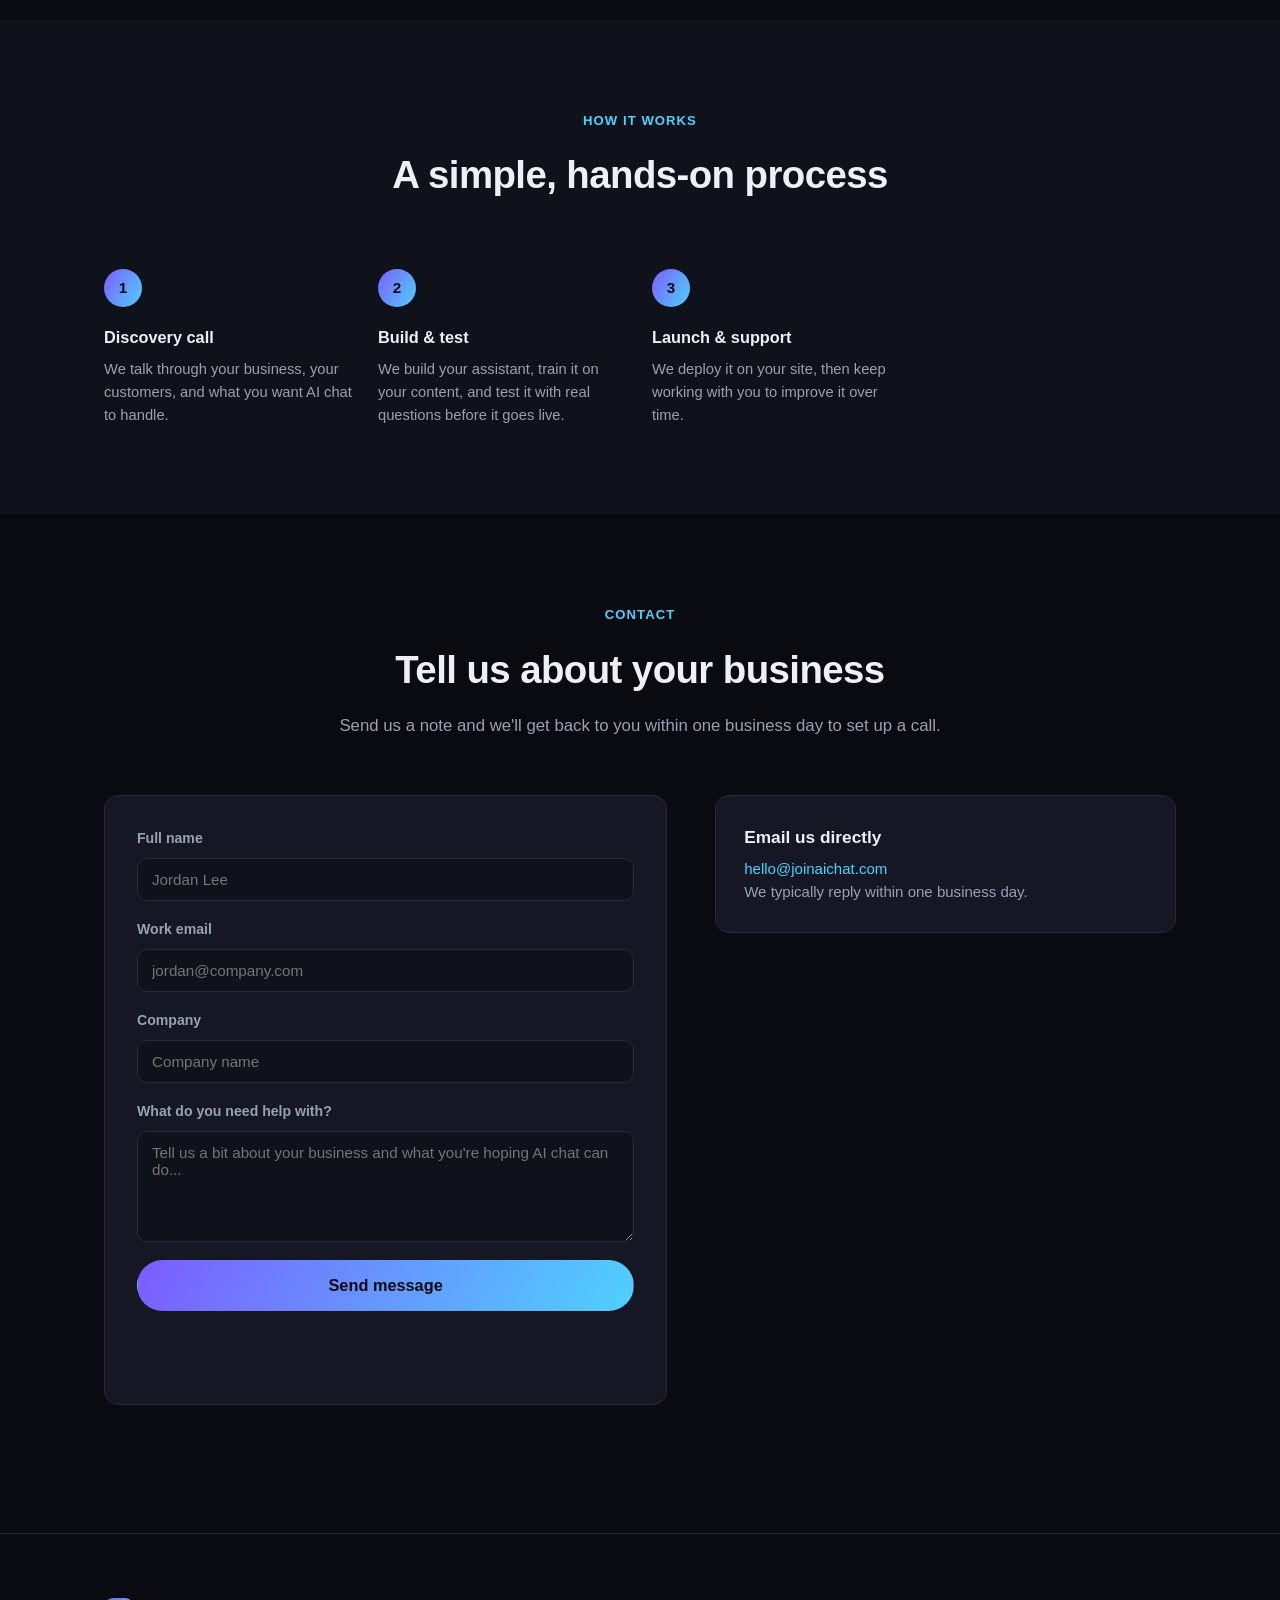
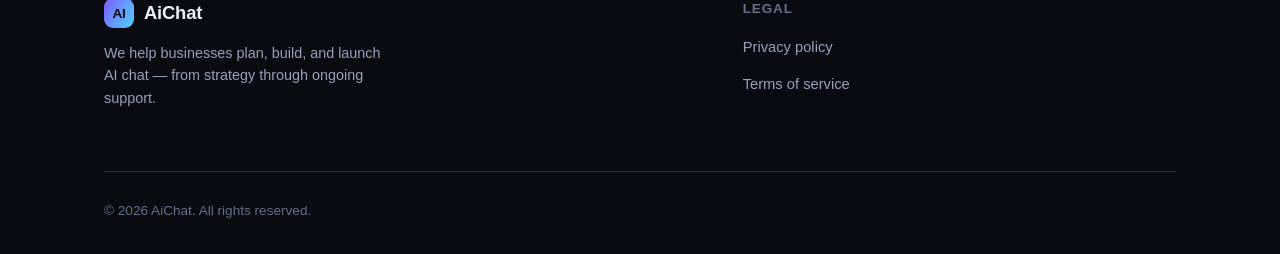
==== commit d1328a9a: "Add auto-response confirmation email for form submitters Uses FormSubmit's _autoresponse field so wh" ====
--- a/index.html
+++ b/index.html
@@ -146,6 +146,7 @@
         <form class="contact-form" id="contact-form" action="https://formsubmit.co/hello@joinaichat.com" method="POST">
           <input type="hidden" name="_subject" value="New inquiry from joinaichat.com" />
           <input type="hidden" name="_template" value="table" />
+          <input type="hidden" name="_autoresponse" value="Thanks for reaching out to AiChat! We received your message and will get back to you within one business day. — The AiChat team (joinaichat.com)" />
           <input type="hidden" name="_honey" style="display:none" tabindex="-1" autocomplete="off" />
           <div class="field">
             <label for="name">Full name</label>
@@ -201,6 +202,6 @@
   </div>
 </footer>
 
-<script src="js/main.js"></script>
+<script src="js/main.js?v=2"></script>
 </body>
 </html>
